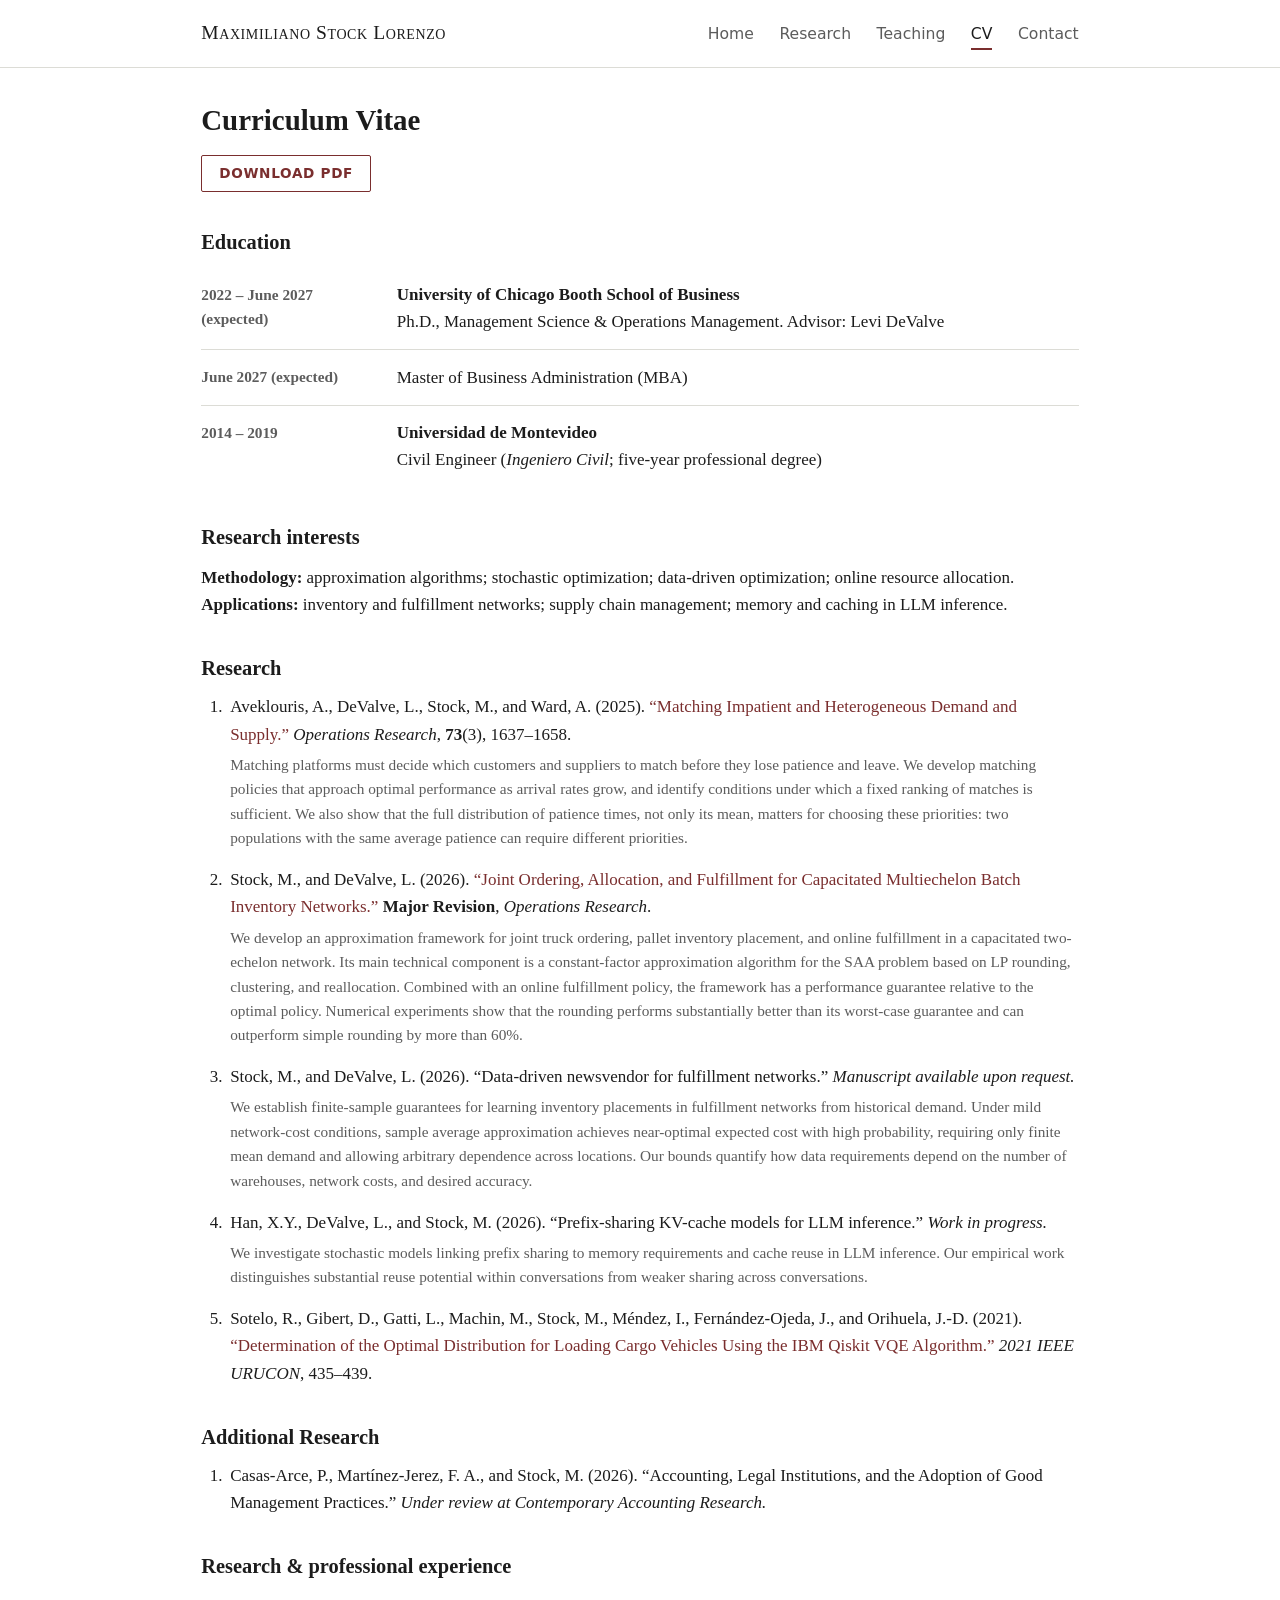
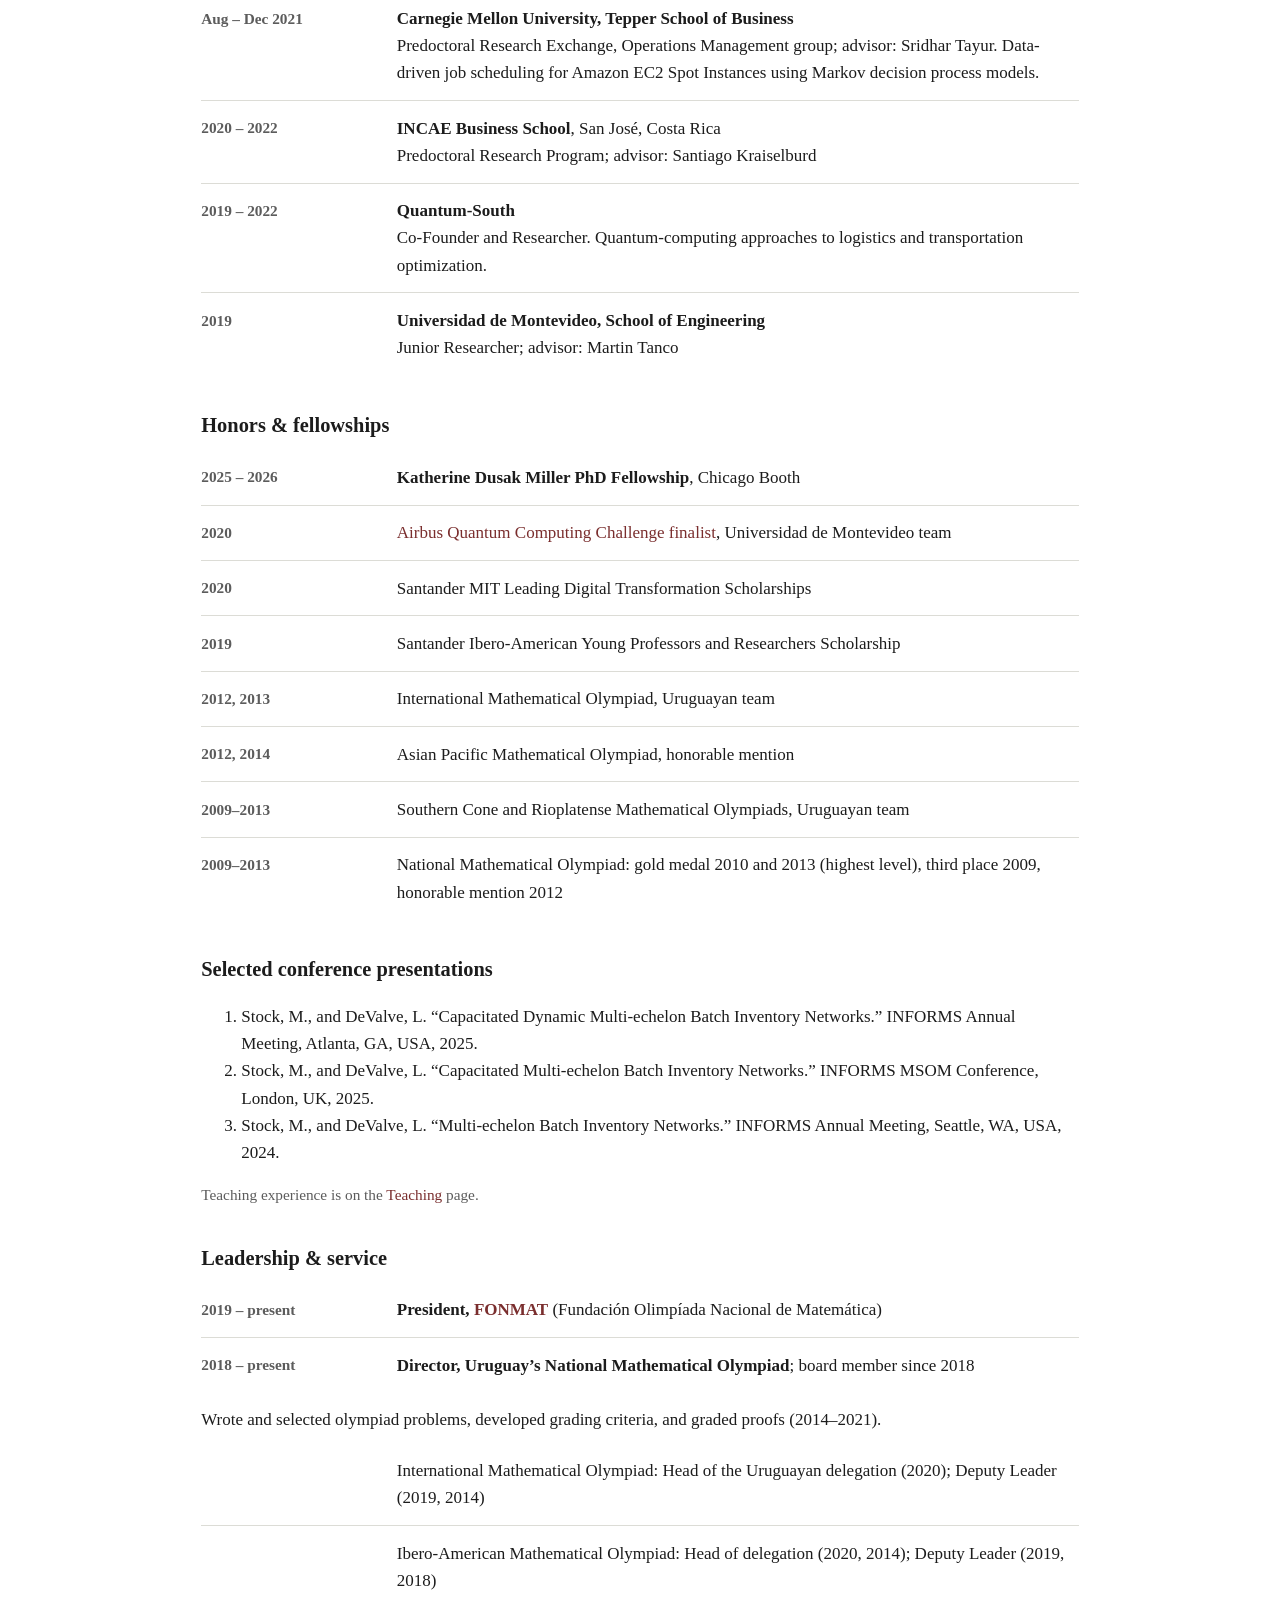
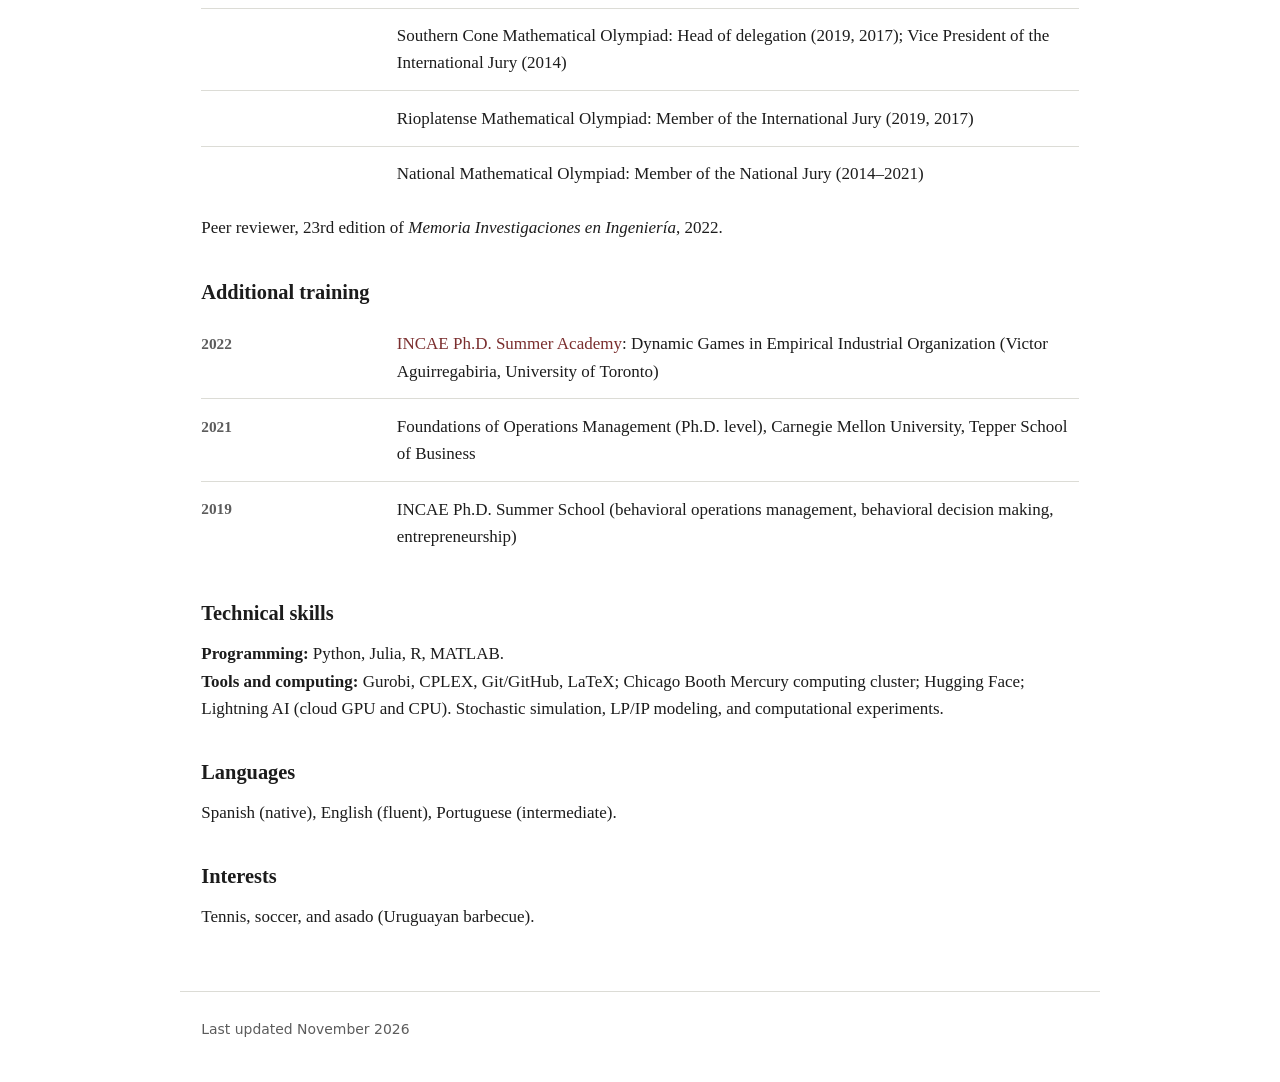
==== cv.html @ 1064f9f6 "Personal academic website" ====
<!DOCTYPE html>
<html lang="en">
<head>
<meta charset="utf-8">
<meta name="viewport" content="width=device-width, initial-scale=1">
<title>CV | Maximiliano Stock Lorenzo</title>
<link rel="stylesheet" href="style.css">
</head>
<body>
<header class="site"><div class="inner">
  <a class="name" href="index.html">Maximiliano Stock Lorenzo</a>
  <nav aria-label="Main">
    <a href="index.html">Home</a>
    <a href="research.html">Research</a>
    <a href="teaching.html">Teaching</a>
    <a href="cv.html" aria-current="page">CV</a>
    <a href="index.html#contact">Contact</a>
  </nav>
</div></header>

<main>
  <h1>Curriculum Vitae</h1>
  <p><a class="dl-btn" href="assets/cv.pdf">Download PDF</a></p>

  <h2>Education</h2>
  <dl class="cv">
    <div class="r"><dd>2022 &ndash; June 2027 (expected)</dd><dt><strong>University of Chicago Booth School of Business</strong><br>Ph.D., Management Science &amp; Operations Management. Advisor: Levi DeValve</dt></div>
    <div class="r"><dd>June 2027 (expected)</dd><dt>Master of Business Administration (MBA)</dt></div>
    <div class="r"><dd>2014 &ndash; 2019</dd><dt><strong>Universidad de Montevideo</strong><br>Civil Engineer (<em>Ingeniero Civil</em>; five-year professional degree)</dt></div>
  </dl>

  <h2>Research interests</h2>
  <p><strong>Methodology:</strong> approximation algorithms; stochastic optimization; data-driven optimization; online resource allocation.<br>
  <strong>Applications:</strong> inventory and fulfillment networks; supply chain management; memory and caching in LLM inference.</p>

  <h2>Research</h2>
  <ol class="cv-research">
    <li>Aveklouris, A., DeValve, L., Stock, M., and Ward, A. (2025). <a href="https://doi.org/10.1287/opre.2022.0005">&ldquo;Matching Impatient and Heterogeneous Demand and Supply.&rdquo;</a> <em>Operations Research</em>, <strong>73</strong>(3), 1637&ndash;1658.
      <p class="small muted">Matching platforms must decide which customers and suppliers to match before they lose patience and leave. We develop matching policies that approach optimal performance as arrival rates grow, and identify conditions under which a fixed ranking of matches is sufficient. We also show that the full distribution of patience times, not only its mean, matters for choosing these priorities: two populations with the same average patience can require different priorities.</p></li>
    <li>Stock, M., and DeValve, L. (2026). <a href="https://papers.ssrn.com/sol3/papers.cfm?abstract_id=7202599">&ldquo;Joint Ordering, Allocation, and Fulfillment for Capacitated Multiechelon Batch Inventory Networks.&rdquo;</a> <strong>Major Revision</strong>, <em>Operations Research</em>.
      <p class="small muted">We develop an approximation framework for joint truck ordering, pallet inventory placement, and online fulfillment in a capacitated two-echelon network. Its main technical component is a constant-factor approximation algorithm for the SAA problem based on LP rounding, clustering, and reallocation. Combined with an online fulfillment policy, the framework has a performance guarantee relative to the optimal policy. Numerical experiments show that the rounding performs substantially better than its worst-case guarantee and can outperform simple rounding by more than 60%.</p></li>
    <li>Stock, M., and DeValve, L. (2026). &ldquo;Data-driven newsvendor for fulfillment networks.&rdquo; <em>Manuscript available upon request.</em>
      <p class="small muted">We establish finite-sample guarantees for learning inventory placements in fulfillment networks from historical demand. Under mild network-cost conditions, sample average approximation achieves near-optimal expected cost with high probability, requiring only finite mean demand and allowing arbitrary dependence across locations. Our bounds quantify how data requirements depend on the number of warehouses, network costs, and desired accuracy.</p></li>
    <li>Han, X.Y., DeValve, L., and Stock, M. (2026). &ldquo;Prefix-sharing KV-cache models for LLM inference.&rdquo; <em>Work in progress.</em>
      <p class="small muted">We investigate stochastic models linking prefix sharing to memory requirements and cache reuse in LLM inference. Our empirical work distinguishes substantial reuse potential within conversations from weaker sharing across conversations.</p></li>
    <li>Sotelo, R., Gibert, D., Gatti, L., Machin, M., Stock, M., M&eacute;ndez, I., Fern&aacute;ndez-Ojeda, J., and Orihuela, J.-D. (2021). <a href="https://doi.org/10.1109/URUCON53396.2021.9647394">&ldquo;Determination of the Optimal Distribution for Loading Cargo Vehicles Using the IBM Qiskit VQE Algorithm.&rdquo;</a> <em>2021 IEEE URUCON</em>, 435&ndash;439.</li>
  </ol>

  <h2>Additional Research</h2>
  <ol class="cv-research">
    <li>Casas-Arce, P., Mart&iacute;nez-Jerez, F. A., and Stock, M. (2026). &ldquo;Accounting, Legal Institutions, and the Adoption of Good Management Practices.&rdquo; <em>Under review at Contemporary Accounting Research.</em></li>
  </ol>

  <h2>Research &amp; professional experience</h2>
  <dl class="cv">
    <div class="r"><dd>Aug &ndash; Dec 2021</dd><dt><strong>Carnegie Mellon University, Tepper School of Business</strong><br>Predoctoral Research Exchange, Operations Management group; advisor: Sridhar Tayur. Data-driven job scheduling for Amazon EC2 Spot Instances using Markov decision process models.</dt></div>
    <div class="r"><dd>2020 &ndash; 2022</dd><dt><strong>INCAE Business School</strong>, San Jos&eacute;, Costa Rica<br>Predoctoral Research Program; advisor: Santiago Kraiselburd</dt></div>
    <div class="r"><dd>2019 &ndash; 2022</dd><dt><strong>Quantum-South</strong><br>Co-Founder and Researcher. Quantum-computing approaches to logistics and transportation optimization.</dt></div>
    <div class="r"><dd>2019</dd><dt><strong>Universidad de Montevideo, School of Engineering</strong><br>Junior Researcher; advisor: Martin Tanco</dt></div>
  </dl>

  <h2>Honors &amp; fellowships</h2>
  <dl class="cv">
    <div class="r"><dd>2025 &ndash; 2026</dd><dt><strong>Katherine Dusak Miller PhD Fellowship</strong>, Chicago Booth</dt></div>
    <div class="r"><dd>2020</dd><dt><a href="https://www.um.edu.uy/facultad-de-ingenieria/premios-y-distinciones">Airbus Quantum Computing Challenge finalist</a>, Universidad de Montevideo team</dt></div>
    <div class="r"><dd>2020</dd><dt>Santander MIT Leading Digital Transformation Scholarships</dt></div>
    <div class="r"><dd>2019</dd><dt>Santander Ibero-American Young Professors and Researchers Scholarship</dt></div>
    <div class="r"><dd>2012, 2013</dd><dt>International Mathematical Olympiad, Uruguayan team</dt></div>
    <div class="r"><dd>2012, 2014</dd><dt>Asian Pacific Mathematical Olympiad, honorable mention</dt></div>
    <div class="r"><dd>2009&ndash;2013</dd><dt>Southern Cone and Rioplatense Mathematical Olympiads, Uruguayan team</dt></div>
    <div class="r"><dd>2009&ndash;2013</dd><dt>National Mathematical Olympiad: gold medal 2010 and 2013 (highest level), third place 2009, honorable mention 2012</dt></div>
  </dl>

  <h2>Selected conference presentations</h2>
  <ol>
    <li>Stock, M., and DeValve, L. &ldquo;Capacitated Dynamic Multi-echelon Batch Inventory Networks.&rdquo; INFORMS Annual Meeting, Atlanta, GA, USA, 2025.</li>
    <li>Stock, M., and DeValve, L. &ldquo;Capacitated Multi-echelon Batch Inventory Networks.&rdquo; INFORMS MSOM Conference, London, UK, 2025.</li>
    <li>Stock, M., and DeValve, L. &ldquo;Multi-echelon Batch Inventory Networks.&rdquo; INFORMS Annual Meeting, Seattle, WA, USA, 2024.</li>
  </ol>

  <p class="small muted">Teaching experience is on the <a href="teaching.html">Teaching</a> page.</p>

  <h2>Leadership &amp; service</h2>
  <dl class="cv">
    <div class="r"><dd>2019 &ndash; present</dd><dt><strong>President, <a href="https://www.fonmat.org.uy/">FONMAT</a></strong> (Fundaci&oacute;n Olimp&iacute;ada Nacional de Matem&aacute;tica)</dt></div>
    <div class="r"><dd>2018 &ndash; present</dd><dt><strong>Director, Uruguay&rsquo;s National Mathematical Olympiad</strong>; board member since 2018</dt></div>
  </dl>
  <p>Wrote and selected olympiad problems, developed grading criteria, and graded proofs (2014&ndash;2021).</p>
  <dl class="cv">
    <div class="r"><dd></dd><dt>International Mathematical Olympiad: Head of the Uruguayan delegation (2020); Deputy Leader (2019, 2014)</dt></div>
    <div class="r"><dd></dd><dt>Ibero-American Mathematical Olympiad: Head of delegation (2020, 2014); Deputy Leader (2019, 2018)</dt></div>
    <div class="r"><dd></dd><dt>Southern Cone Mathematical Olympiad: Head of delegation (2019, 2017); Vice President of the International Jury (2014)</dt></div>
    <div class="r"><dd></dd><dt>Rioplatense Mathematical Olympiad: Member of the International Jury (2019, 2017)</dt></div>
    <div class="r"><dd></dd><dt>National Mathematical Olympiad: Member of the National Jury (2014&ndash;2021)</dt></div>
  </dl>
  <p>Peer reviewer, 23rd edition of <em>Memoria Investigaciones en Ingenier&iacute;a</em>, 2022.</p>

  <h2>Additional training</h2>
  <dl class="cv">
    <div class="r"><dd>2022</dd><dt><a href="https://sites.google.com/view/victoraguirregabiriaswebsite/teaching/incae-phd-summer-academy-2022">INCAE Ph.D. Summer Academy</a>: Dynamic Games in Empirical Industrial Organization (Victor Aguirregabiria, University of Toronto)</dt></div>
    <div class="r"><dd>2021</dd><dt>Foundations of Operations Management (Ph.D. level), Carnegie Mellon University, Tepper School of Business</dt></div>
    <div class="r"><dd>2019</dd><dt>INCAE Ph.D. Summer School (behavioral operations management, behavioral decision making, entrepreneurship)</dt></div>
  </dl>

  <h2>Technical skills</h2>
  <p><strong>Programming:</strong> Python, Julia, R, MATLAB.<br>
  <strong>Tools and computing:</strong> Gurobi, CPLEX, Git/GitHub, LaTeX; Chicago Booth Mercury computing cluster; Hugging Face; Lightning AI (cloud GPU and CPU). Stochastic simulation, LP/IP modeling, and computational experiments.</p>

  <h2>Languages</h2>
  <p>Spanish (native), English (fluent), Portuguese (intermediate).</p>

  <h2>Interests</h2>
  <p>Tennis, soccer, and asado (Uruguayan barbecue).</p>
</main>

<footer>Last updated November 2026</footer>
</body>
</html>
---- style.css ----
/* Provisional design: system fonts, light background, one accent colour.
   Typeface and palette are NOT final decisions. */
:root {
  --text: #1c1c1c;
  --muted: #5c5c5c;
  --accent: #7a2e2e;
  --line: #dcdcd6;
  --bg: #ffffff;
  --soft: #f6f6f2;
}
* { box-sizing: border-box; }
html { font-size: 17px; }
body {
  margin: 0;
  font-family: Georgia, "Times New Roman", serif;
  color: var(--text);
  background: var(--bg);
  line-height: 1.6;
}
a { color: var(--accent); text-decoration: none; }
a:hover { text-decoration: underline; }
a:focus-visible { outline: 2px solid var(--accent); outline-offset: 2px; }

header.site {
  border-bottom: 1px solid var(--line);
}
header.site .inner {
  max-width: 920px; margin: 0 auto; padding: 1rem 1.25rem;
  display: flex; flex-wrap: wrap; justify-content: space-between; align-items: baseline; gap: .5rem 2rem;
}
header.site .name { font-size: 1.15rem; color: var(--text); font-variant: small-caps; letter-spacing: .03em; }
header.site nav { display: flex; gap: 1.5rem; flex-wrap: wrap; font-family: system-ui, sans-serif; font-size: .92rem; }
header.site nav a { color: var(--muted); padding-bottom: 2px; }
header.site nav a[aria-current="page"] { color: var(--text); border-bottom: 2px solid var(--accent); }
header.site nav a:hover { text-decoration: none; color: var(--text); }

main { max-width: 920px; margin: 0 auto; padding: 2rem 1.25rem 3rem; }
h1 { font-size: 1.7rem; line-height: 1.25; margin: 0 0 .5rem; font-weight: 600; }
h2 { font-size: 1.2rem; margin: 2rem 0 .5rem; font-weight: 600; }
h3 { font-size: 1rem; margin: 1.2rem 0 .2rem; }
p { margin: .6rem 0; }
.muted { color: var(--muted); }
.sans { font-family: system-ui, sans-serif; }
.small { font-size: .9rem; }

.hero { display: grid; grid-template-columns: 1fr 300px; gap: 2.5rem; align-items: start; }
.hero img { order: 2; width: 300px; height: 390px; object-fit: cover; object-position: top; border-radius: 4px; }
.links { font-family: system-ui, sans-serif; font-size: .92rem; display: flex; flex-wrap: wrap; gap: .4rem 1.2rem; margin-top: 1rem; }

/* Home: one scrolling page with numbered sections */
section.block { padding: 3rem 0 1.5rem; border-top: 1px solid var(--line); margin-top: 2.5rem; }
.sec-head { display: flex; align-items: baseline; gap: 1rem; margin-bottom: 1rem; }
.sec-head h2 { margin: 0; font-size: 1.5rem; }
.sec-num { color: var(--accent); font-size: .95rem; font-weight: 600; }
.more { font-family: system-ui, sans-serif; font-size: .9rem; margin-top: 1rem; }
.more a { font-weight: 700; font-size: 1rem; }
.contact-list { list-style: none; padding: 0; margin: 0; max-width: 420px; font-family: system-ui, sans-serif; }
.contact-list li { border-top: 1px solid var(--line); }
.contact-list li:last-child { border-bottom: 1px solid var(--line); }
.contact-list a { display: block; padding: .8rem .2rem; }
.contact-list a:hover { text-decoration: none; padding-left: .6rem; }
.contact-list a { transition: padding .2s; }

.paper { border-top: 1px solid var(--line); padding: 1rem 0; }
.paper:first-of-type { border-top: 0; }
.paper .title { font-weight: 600; }
.paper .meta { color: var(--muted); font-size: .92rem; }
.tag { font-family: system-ui, sans-serif; font-size: .78rem; border: 1px solid var(--line); border-radius: 3px; padding: 0 .4rem; color: var(--muted); white-space: nowrap; }

/* Research list: year column, status subheads, small link buttons (layout idea after a reference site) */
.chips { display: flex; flex-wrap: wrap; gap: .5rem; margin: 1rem 0 0; font-family: system-ui, sans-serif; }
.chip { font-size: .82rem; background: var(--soft); border: 1px solid var(--line); padding: .25rem .7rem; border-radius: 2px; }
.subhead { font-size: 1.05rem; color: var(--accent); font-weight: 600; margin: 2.2rem 0 .3rem; letter-spacing: .02em; }
.pub { display: grid; grid-template-columns: 64px 1fr; gap: 1.5rem; padding: 1.2rem 0; border-top: 1px solid var(--line); }
.pub:last-of-type { border-bottom: 1px solid var(--line); }
.pub .year { color: var(--accent); font-size: 1.2rem; }
.pub h3 { font-size: 1.05rem; line-height: 1.35; margin: 0 0 .3rem; }
.pub .authors, .pub .status { font-size: .93rem; color: var(--muted); margin: .1rem 0; }
.pub .venue { font-size: .93rem; font-style: italic; margin: .1rem 0; }
.pub .abs { font-size: .93rem; color: var(--muted); margin: .6rem 0 0; }
.pub .btns { display: flex; flex-wrap: wrap; gap: .5rem; margin-top: .7rem; font-family: system-ui, sans-serif; }
.pub .btns a { font-size: .74rem; font-weight: 600; text-transform: uppercase; letter-spacing: .05em; border: 1px solid var(--line); padding: .25rem .7rem; border-radius: 2px; }
.pub .btns a:hover { background: var(--accent); color: #fff; border-color: var(--accent); text-decoration: none; }

.paper-layout { display: grid; grid-template-columns: 220px 1fr; gap: 2.5rem; margin-top: 1.5rem; }
.qmenu { position: sticky; top: 1rem; align-self: start; font-family: system-ui, sans-serif; font-size: .92rem; }
.qmenu ul { list-style: none; margin: 0; padding: 0; border-left: 2px solid var(--line); }
.qmenu a { display: block; padding: .4rem .8rem; color: var(--muted); }
.qmenu a:hover { color: var(--text); text-decoration: none; }
.qmenu a.active { color: var(--text); border-left: 2px solid var(--accent); margin-left: -2px; }
.callout { background: var(--soft); border-left: 3px solid var(--accent); padding: .6rem 1rem; margin: 1rem 0; }
.paper-layout section { scroll-margin-top: 1rem; }
.paper-layout section h2:first-child { margin-top: 0; }

/* Dated rows: date in a left column (layout idea after a reference site) */
dl.cv { margin: .4rem 0 .8rem; }
dl.cv .r { display: grid; grid-template-columns: 170px 1fr; column-gap: 1.5rem; padding: .8rem 0; border-top: 1px solid var(--line); }
dl.cv .r:first-child { border-top: 0; }
dl.cv .r dd { grid-column: 1; grid-row: 1; margin: 0; color: var(--muted); font-size: .9rem; font-weight: 600; font-style: normal; padding-top: .1rem; }
dl.cv .r dt { grid-column: 2; margin: 0; }
dl.cv .r dt.full { margin-top: .15rem; font-size: .93rem; }
ol.cv-research { padding-left: 1.5rem; margin: .4rem 0 .8rem; }
ol.cv-research li { margin: 0 0 .9rem; padding-left: .2rem; }
ol.cv-research p { margin: .3rem 0 0; }
.dl-btn { display: inline-block; font-family: system-ui, sans-serif; font-size: .8rem; font-weight: 600; text-transform: uppercase; letter-spacing: .05em; border: 1px solid var(--accent); color: var(--accent); padding: .4rem 1rem; border-radius: 2px; margin-top: .4rem; }
.dl-btn:hover { background: var(--accent); color: #fff; text-decoration: none; }

footer { max-width: 920px; margin: 0 auto; padding: 1.5rem 1.25rem 2.5rem; border-top: 1px solid var(--line); color: var(--muted); font-family: system-ui, sans-serif; font-size: .82rem; }

@media (max-width: 700px) {
  html { font-size: 16px; }
  .hero, .paper-layout { grid-template-columns: 1fr; gap: 1.25rem; }
  .hero img { order: 0; width: 225px; height: 293px; }
  .pub { grid-template-columns: 1fr; gap: .2rem; }
  .qmenu { position: static; }
  .qmenu ul { display: flex; flex-wrap: wrap; border-left: 0; gap: .25rem; }
  .qmenu a { border: 1px solid var(--line); border-radius: 3px; padding: .3rem .6rem; }
  .qmenu a.active { border: 1px solid var(--accent); margin-left: 0; }
  dl.cv .r { grid-template-columns: 1fr; padding: .7rem 0; }
  dl.cv .r dd, dl.cv .r dt { grid-column: 1; }
  dl.cv .r dd { margin-bottom: .1rem; }
}
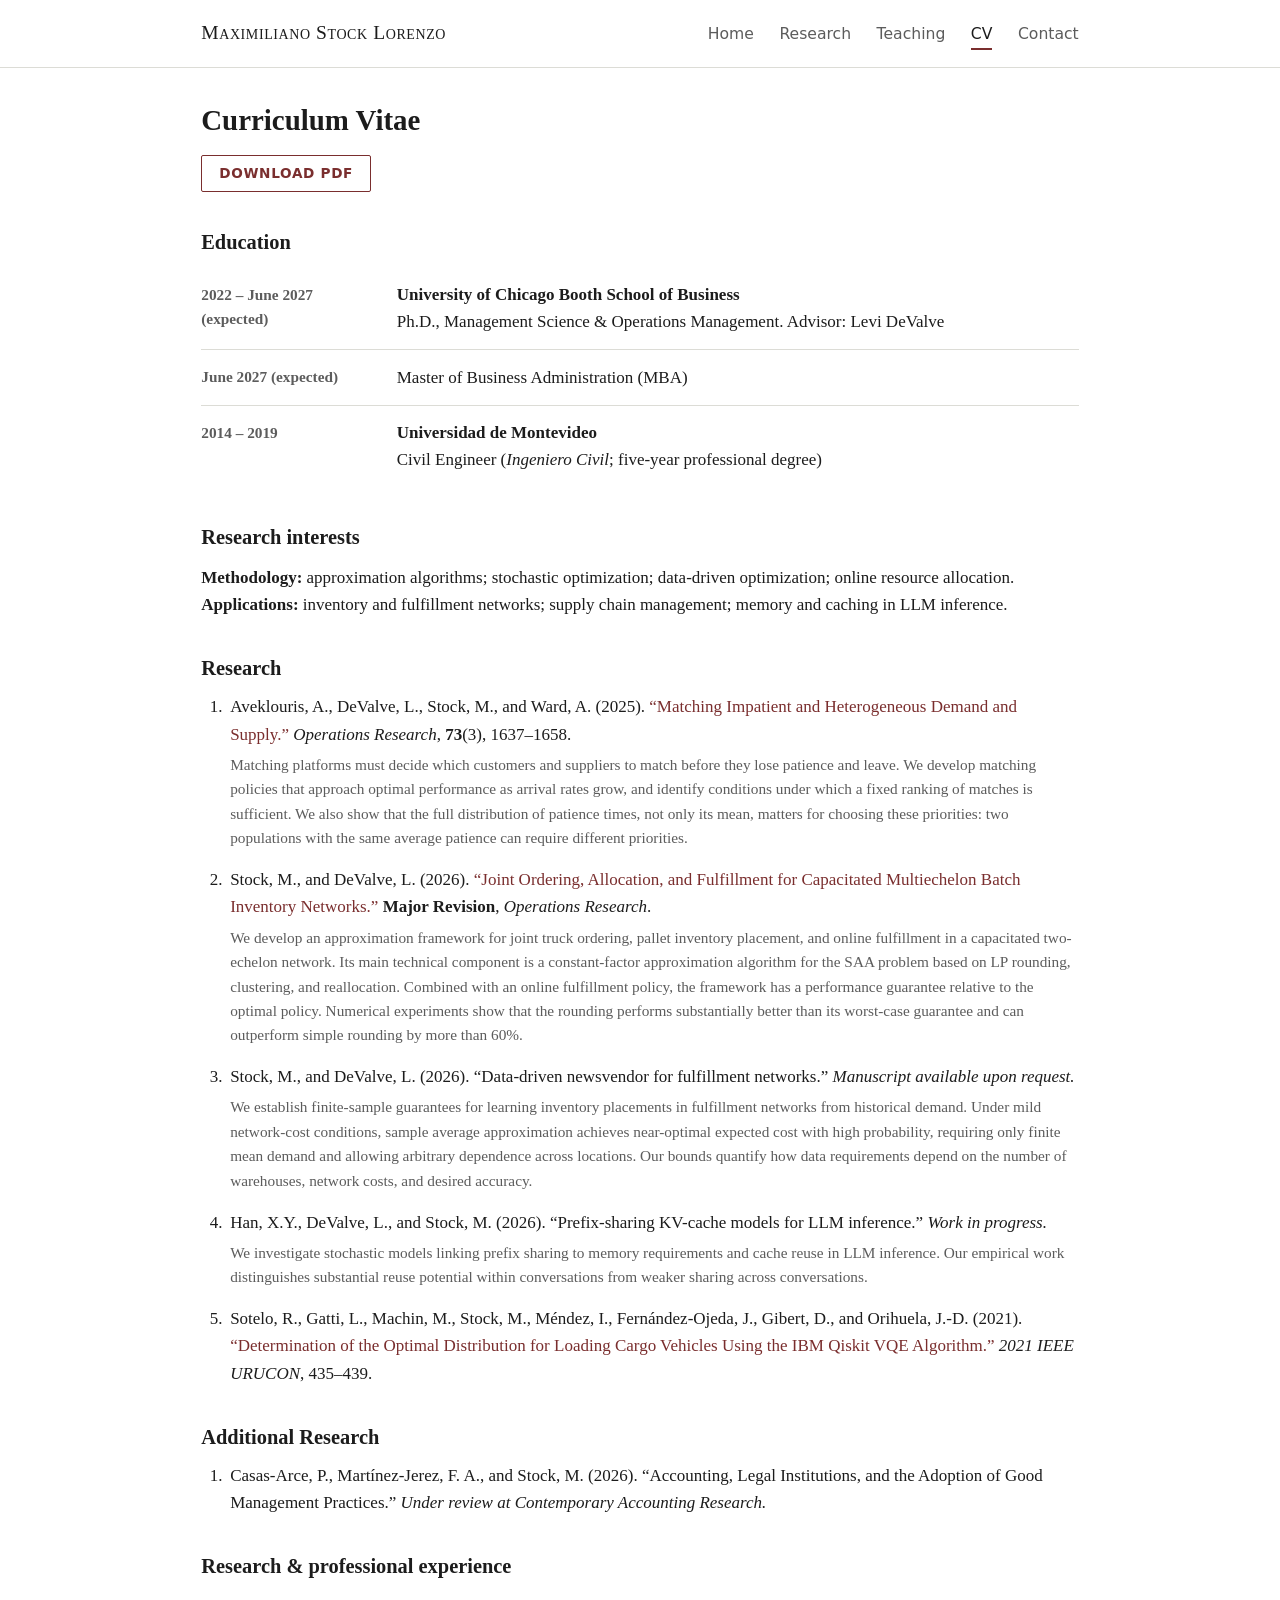
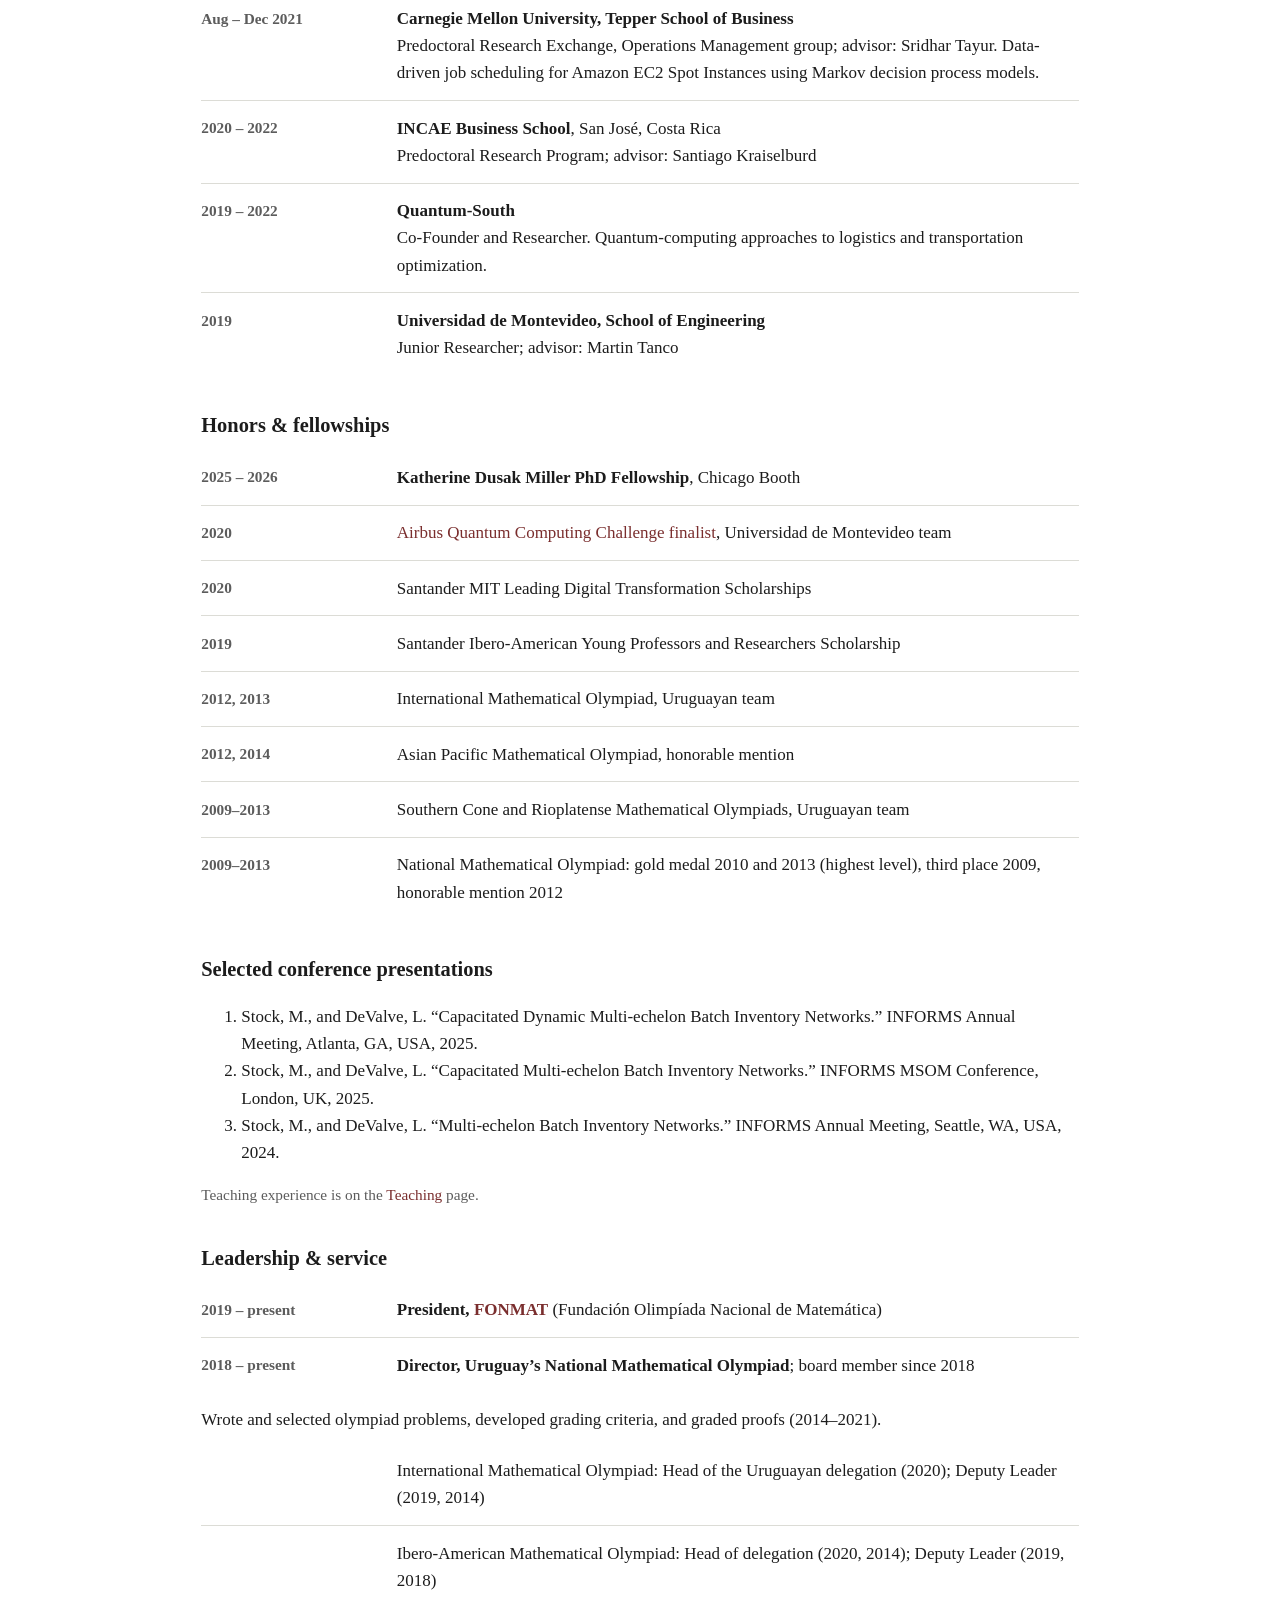
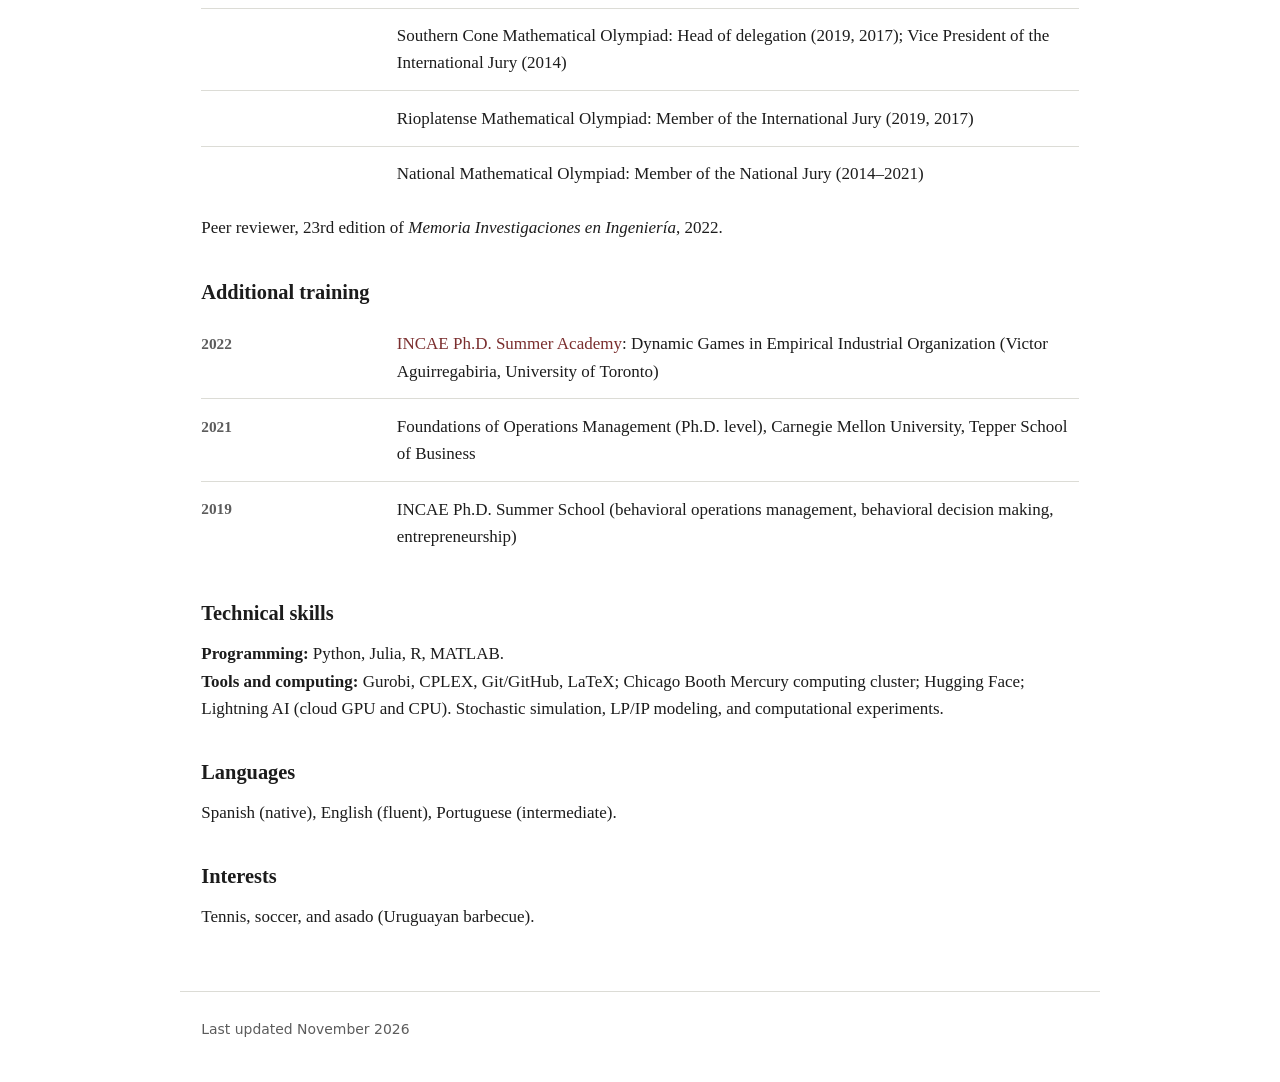
==== commit f8d7a933: "Newsvendor and KV-cache titles, IEEE author order, rebuilt CV PDF" ====
--- a/cv.html
+++ b/cv.html
@@ -43,7 +43,7 @@
       <p class="small muted">We establish finite-sample guarantees for learning inventory placements in fulfillment networks from historical demand. Under mild network-cost conditions, sample average approximation achieves near-optimal expected cost with high probability, requiring only finite mean demand and allowing arbitrary dependence across locations. Our bounds quantify how data requirements depend on the number of warehouses, network costs, and desired accuracy.</p></li>
     <li>Han, X.Y., DeValve, L., and Stock, M. (2026). &ldquo;Prefix-sharing KV-cache models for LLM inference.&rdquo; <em>Work in progress.</em>
       <p class="small muted">We investigate stochastic models linking prefix sharing to memory requirements and cache reuse in LLM inference. Our empirical work distinguishes substantial reuse potential within conversations from weaker sharing across conversations.</p></li>
-    <li>Sotelo, R., Gibert, D., Gatti, L., Machin, M., Stock, M., M&eacute;ndez, I., Fern&aacute;ndez-Ojeda, J., and Orihuela, J.-D. (2021). <a href="https://doi.org/10.1109/URUCON53396.2021.9647394">&ldquo;Determination of the Optimal Distribution for Loading Cargo Vehicles Using the IBM Qiskit VQE Algorithm.&rdquo;</a> <em>2021 IEEE URUCON</em>, 435&ndash;439.</li>
+    <li>Sotelo, R., Gatti, L., Machin, M., Stock, M., M&eacute;ndez, I., Fern&aacute;ndez-Ojeda, J., Gibert, D., and Orihuela, J.-D. (2021). <a href="https://doi.org/10.1109/URUCON53396.2021.9647394">&ldquo;Determination of the Optimal Distribution for Loading Cargo Vehicles Using the IBM Qiskit VQE Algorithm.&rdquo;</a> <em>2021 IEEE URUCON</em>, 435&ndash;439.</li>
   </ol>
 
   <h2>Additional Research</h2>
--- a/style.css
+++ b/style.css
@@ -75,6 +75,8 @@
 .pub:last-of-type { border-bottom: 1px solid var(--line); }
 .pub .year { color: var(--accent); font-size: 1.2rem; }
 .pub h3 { font-size: 1.05rem; line-height: 1.35; margin: 0 0 .3rem; }
+.pub .year .num { display: block; }
+.pub .year .yr { display: block; font-size: .8rem; color: var(--muted); }
 .pub .authors, .pub .status { font-size: .93rem; color: var(--muted); margin: .1rem 0; }
 .pub .venue { font-size: .93rem; font-style: italic; margin: .1rem 0; }
 .pub .abs { font-size: .93rem; color: var(--muted); margin: .6rem 0 0; }
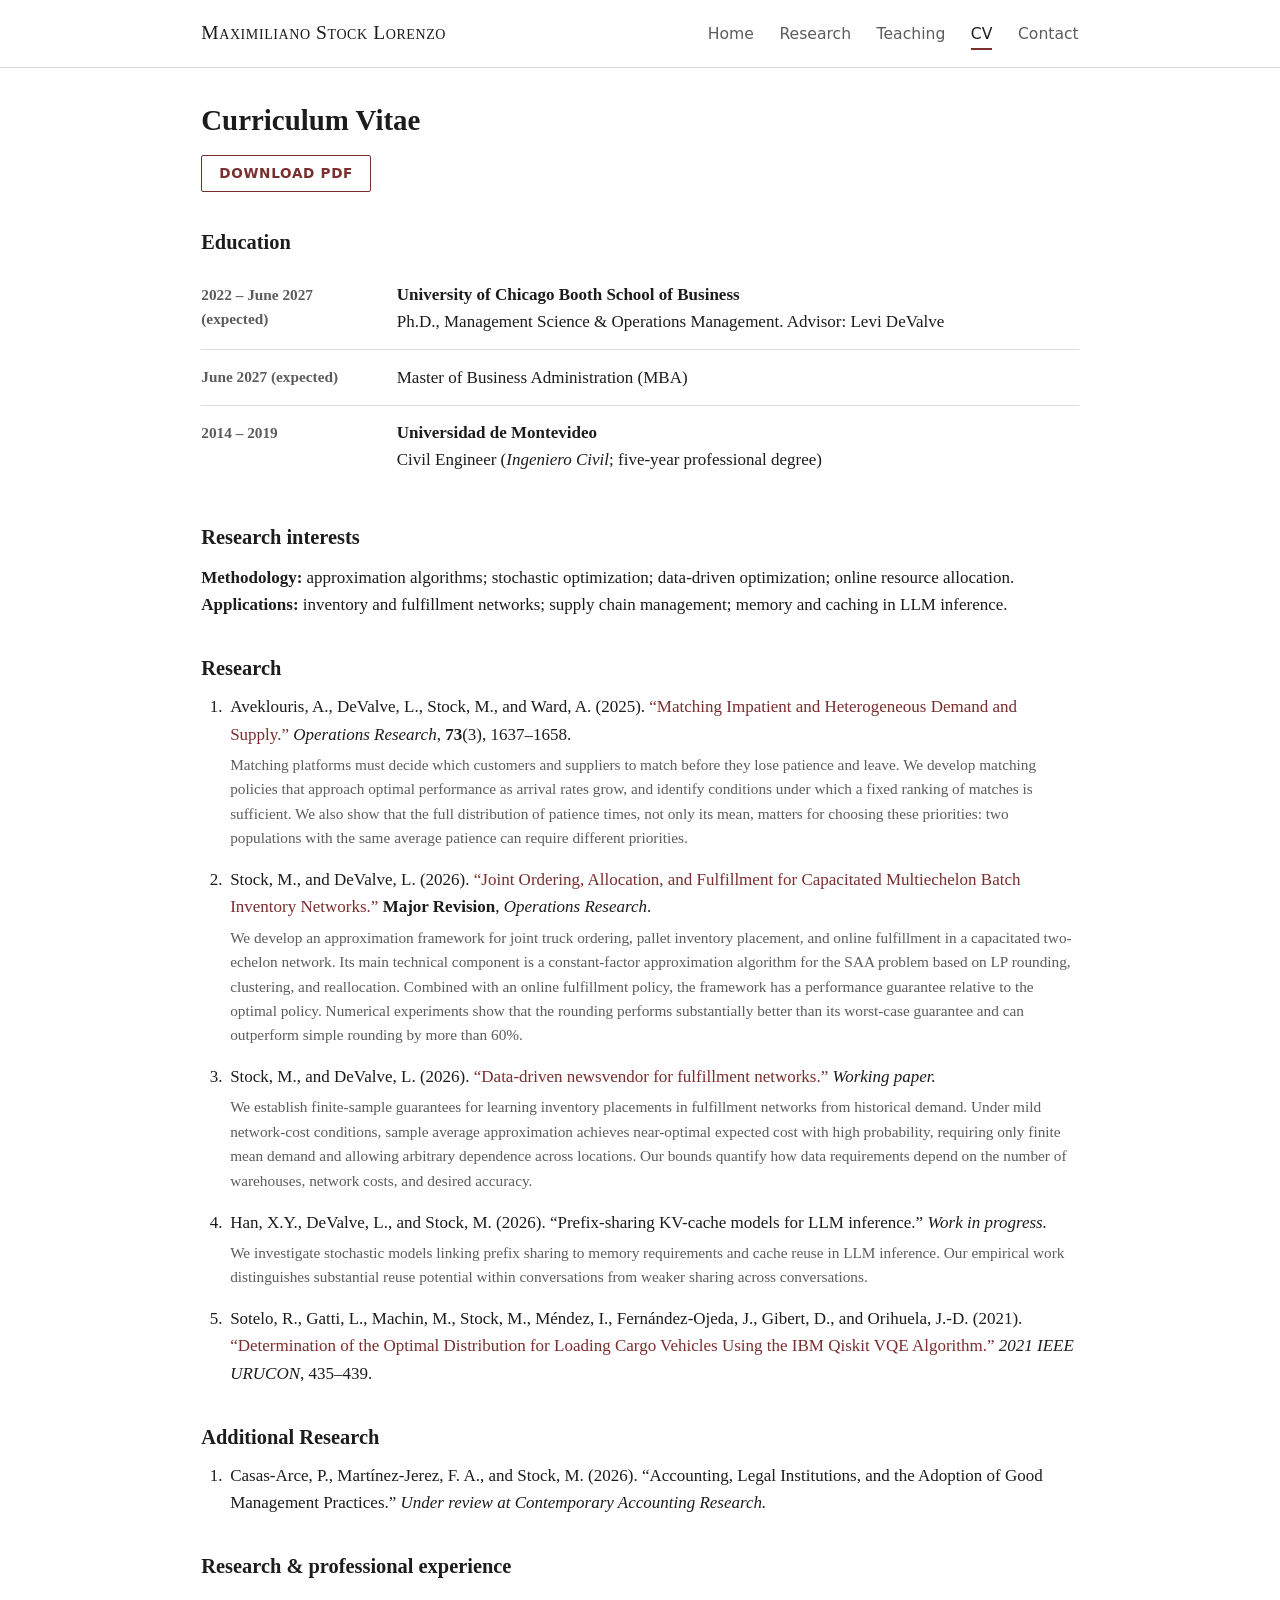
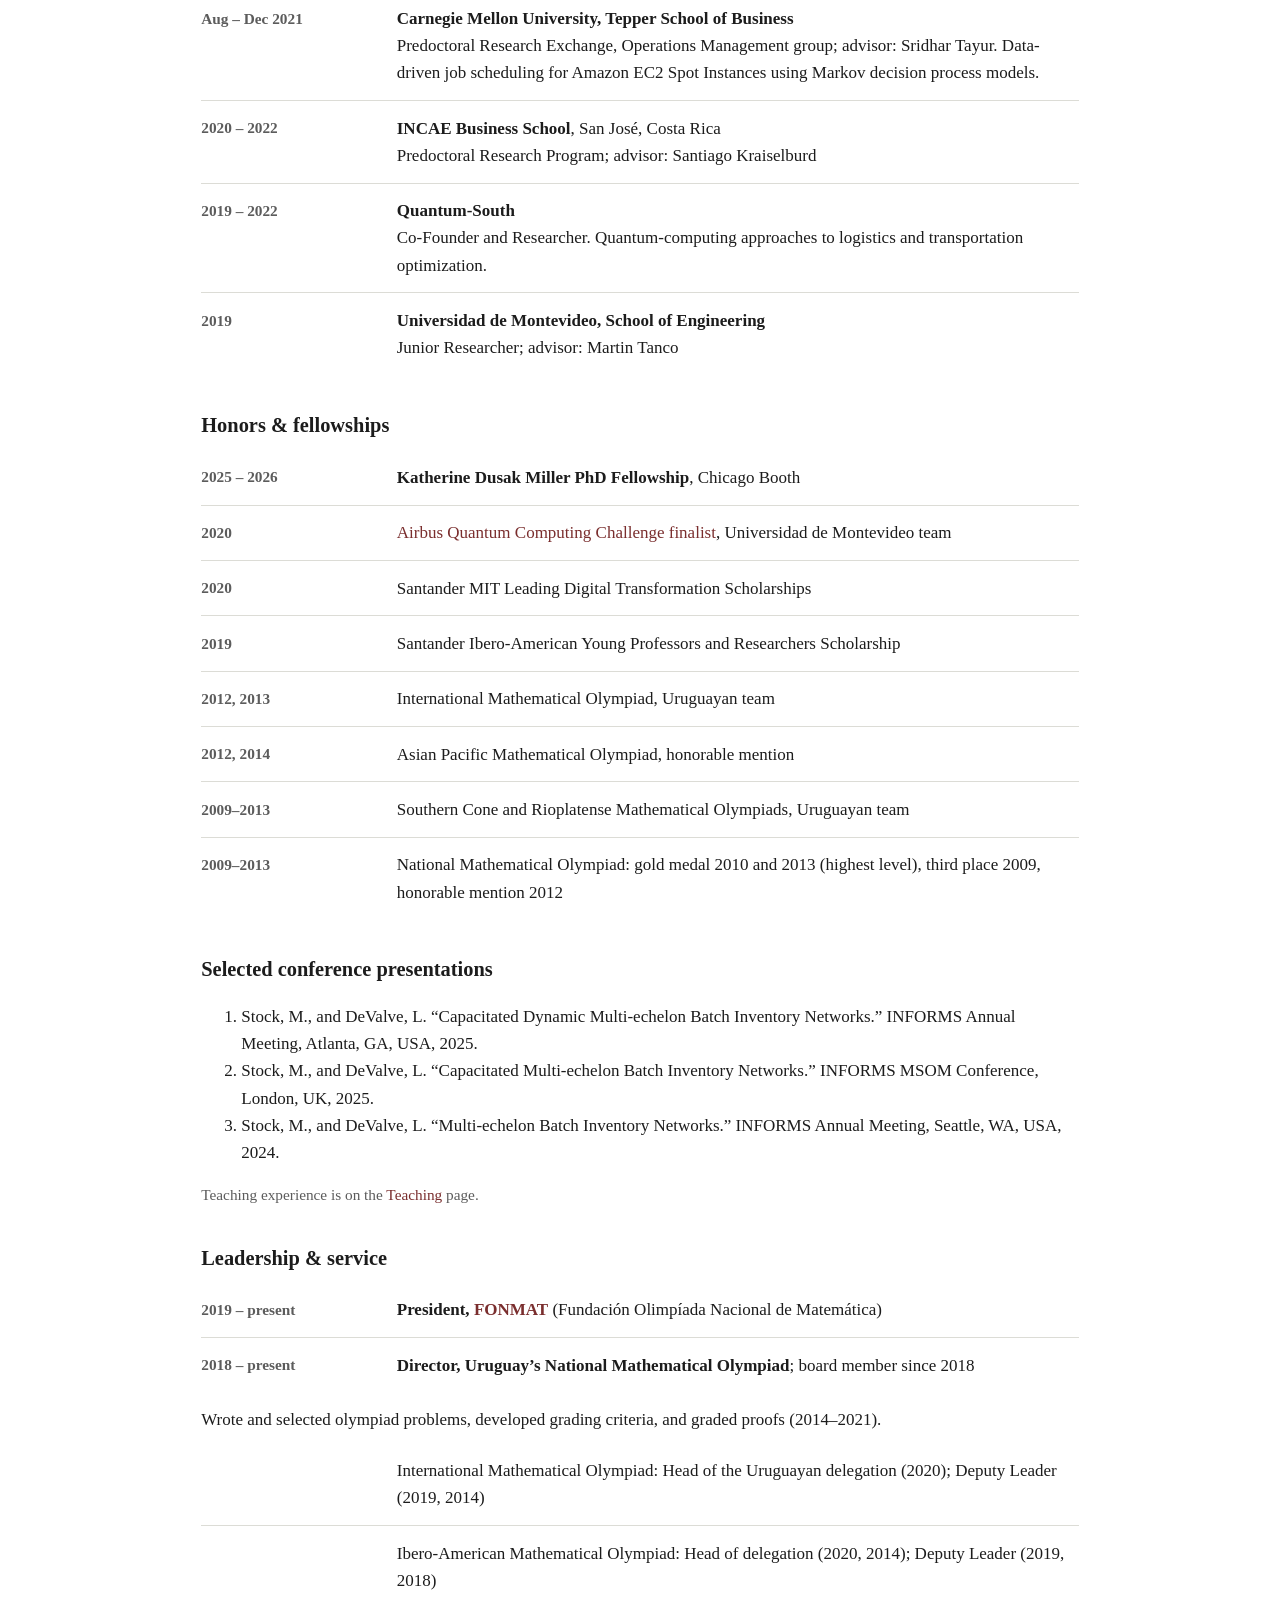
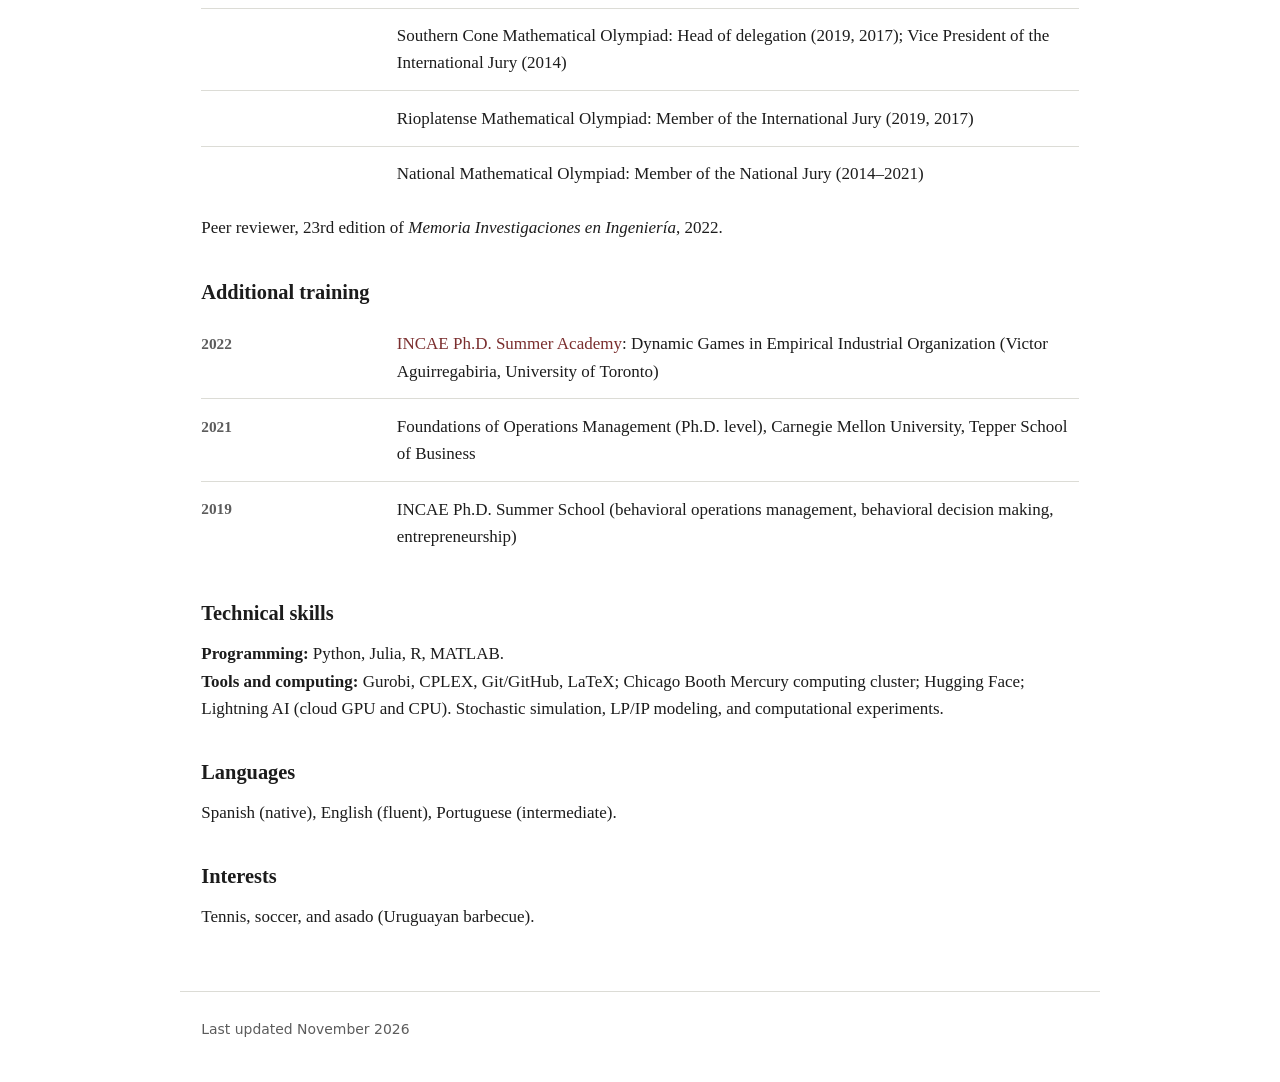
==== commit 5ee51b76: "Newsvendor paper on SSRN, working paper status, updated CV PDF" ====
--- a/cv.html
+++ b/cv.html
@@ -20,7 +20,7 @@
 
 <main>
   <h1>Curriculum Vitae</h1>
-  <p><a class="dl-btn" href="assets/cv.pdf">Download PDF</a></p>
+  <p><a class="dl-btn" href="assets/cv.pdf" target="_blank" rel="noopener">Download PDF</a></p>
 
   <h2>Education</h2>
   <dl class="cv">
@@ -35,15 +35,15 @@
 
   <h2>Research</h2>
   <ol class="cv-research">
-    <li>Aveklouris, A., DeValve, L., Stock, M., and Ward, A. (2025). <a href="https://doi.org/10.1287/opre.2022.0005">&ldquo;Matching Impatient and Heterogeneous Demand and Supply.&rdquo;</a> <em>Operations Research</em>, <strong>73</strong>(3), 1637&ndash;1658.
+    <li>Aveklouris, A., DeValve, L., Stock, M., and Ward, A. (2025). <a href="https://doi.org/10.1287/opre.2022.0005" target="_blank" rel="noopener">&ldquo;Matching Impatient and Heterogeneous Demand and Supply.&rdquo;</a> <em>Operations Research</em>, <strong>73</strong>(3), 1637&ndash;1658.
       <p class="small muted">Matching platforms must decide which customers and suppliers to match before they lose patience and leave. We develop matching policies that approach optimal performance as arrival rates grow, and identify conditions under which a fixed ranking of matches is sufficient. We also show that the full distribution of patience times, not only its mean, matters for choosing these priorities: two populations with the same average patience can require different priorities.</p></li>
-    <li>Stock, M., and DeValve, L. (2026). <a href="https://papers.ssrn.com/sol3/papers.cfm?abstract_id=7202599">&ldquo;Joint Ordering, Allocation, and Fulfillment for Capacitated Multiechelon Batch Inventory Networks.&rdquo;</a> <strong>Major Revision</strong>, <em>Operations Research</em>.
+    <li>Stock, M., and DeValve, L. (2026). <a href="https://papers.ssrn.com/sol3/papers.cfm?abstract_id=7202599" target="_blank" rel="noopener">&ldquo;Joint Ordering, Allocation, and Fulfillment for Capacitated Multiechelon Batch Inventory Networks.&rdquo;</a> <strong>Major Revision</strong>, <em>Operations Research</em>.
       <p class="small muted">We develop an approximation framework for joint truck ordering, pallet inventory placement, and online fulfillment in a capacitated two-echelon network. Its main technical component is a constant-factor approximation algorithm for the SAA problem based on LP rounding, clustering, and reallocation. Combined with an online fulfillment policy, the framework has a performance guarantee relative to the optimal policy. Numerical experiments show that the rounding performs substantially better than its worst-case guarantee and can outperform simple rounding by more than 60%.</p></li>
-    <li>Stock, M., and DeValve, L. (2026). &ldquo;Data-driven newsvendor for fulfillment networks.&rdquo; <em>Manuscript available upon request.</em>
+    <li>Stock, M., and DeValve, L. (2026). <a href="https://papers.ssrn.com/sol3/papers.cfm?abstract_id=7734738" target="_blank" rel="noopener">&ldquo;Data-driven newsvendor for fulfillment networks.&rdquo;</a> <em>Working paper.</em>
       <p class="small muted">We establish finite-sample guarantees for learning inventory placements in fulfillment networks from historical demand. Under mild network-cost conditions, sample average approximation achieves near-optimal expected cost with high probability, requiring only finite mean demand and allowing arbitrary dependence across locations. Our bounds quantify how data requirements depend on the number of warehouses, network costs, and desired accuracy.</p></li>
     <li>Han, X.Y., DeValve, L., and Stock, M. (2026). &ldquo;Prefix-sharing KV-cache models for LLM inference.&rdquo; <em>Work in progress.</em>
       <p class="small muted">We investigate stochastic models linking prefix sharing to memory requirements and cache reuse in LLM inference. Our empirical work distinguishes substantial reuse potential within conversations from weaker sharing across conversations.</p></li>
-    <li>Sotelo, R., Gatti, L., Machin, M., Stock, M., M&eacute;ndez, I., Fern&aacute;ndez-Ojeda, J., Gibert, D., and Orihuela, J.-D. (2021). <a href="https://doi.org/10.1109/URUCON53396.2021.9647394">&ldquo;Determination of the Optimal Distribution for Loading Cargo Vehicles Using the IBM Qiskit VQE Algorithm.&rdquo;</a> <em>2021 IEEE URUCON</em>, 435&ndash;439.</li>
+    <li>Sotelo, R., Gatti, L., Machin, M., Stock, M., M&eacute;ndez, I., Fern&aacute;ndez-Ojeda, J., Gibert, D., and Orihuela, J.-D. (2021). <a href="https://doi.org/10.1109/URUCON53396.2021.9647394" target="_blank" rel="noopener">&ldquo;Determination of the Optimal Distribution for Loading Cargo Vehicles Using the IBM Qiskit VQE Algorithm.&rdquo;</a> <em>2021 IEEE URUCON</em>, 435&ndash;439.</li>
   </ol>
 
   <h2>Additional Research</h2>
@@ -62,7 +62,7 @@
   <h2>Honors &amp; fellowships</h2>
   <dl class="cv">
     <div class="r"><dd>2025 &ndash; 2026</dd><dt><strong>Katherine Dusak Miller PhD Fellowship</strong>, Chicago Booth</dt></div>
-    <div class="r"><dd>2020</dd><dt><a href="https://www.um.edu.uy/facultad-de-ingenieria/premios-y-distinciones">Airbus Quantum Computing Challenge finalist</a>, Universidad de Montevideo team</dt></div>
+    <div class="r"><dd>2020</dd><dt><a href="https://www.um.edu.uy/facultad-de-ingenieria/premios-y-distinciones" target="_blank" rel="noopener">Airbus Quantum Computing Challenge finalist</a>, Universidad de Montevideo team</dt></div>
     <div class="r"><dd>2020</dd><dt>Santander MIT Leading Digital Transformation Scholarships</dt></div>
     <div class="r"><dd>2019</dd><dt>Santander Ibero-American Young Professors and Researchers Scholarship</dt></div>
     <div class="r"><dd>2012, 2013</dd><dt>International Mathematical Olympiad, Uruguayan team</dt></div>
@@ -82,7 +82,7 @@
 
   <h2>Leadership &amp; service</h2>
   <dl class="cv">
-    <div class="r"><dd>2019 &ndash; present</dd><dt><strong>President, <a href="https://www.fonmat.org.uy/">FONMAT</a></strong> (Fundaci&oacute;n Olimp&iacute;ada Nacional de Matem&aacute;tica)</dt></div>
+    <div class="r"><dd>2019 &ndash; present</dd><dt><strong>President, <a href="https://www.fonmat.org.uy/" target="_blank" rel="noopener">FONMAT</a></strong> (Fundaci&oacute;n Olimp&iacute;ada Nacional de Matem&aacute;tica)</dt></div>
     <div class="r"><dd>2018 &ndash; present</dd><dt><strong>Director, Uruguay&rsquo;s National Mathematical Olympiad</strong>; board member since 2018</dt></div>
   </dl>
   <p>Wrote and selected olympiad problems, developed grading criteria, and graded proofs (2014&ndash;2021).</p>
@@ -97,7 +97,7 @@
 
   <h2>Additional training</h2>
   <dl class="cv">
-    <div class="r"><dd>2022</dd><dt><a href="https://sites.google.com/view/victoraguirregabiriaswebsite/teaching/incae-phd-summer-academy-2022">INCAE Ph.D. Summer Academy</a>: Dynamic Games in Empirical Industrial Organization (Victor Aguirregabiria, University of Toronto)</dt></div>
+    <div class="r"><dd>2022</dd><dt><a href="https://sites.google.com/view/victoraguirregabiriaswebsite/teaching/incae-phd-summer-academy-2022" target="_blank" rel="noopener">INCAE Ph.D. Summer Academy</a>: Dynamic Games in Empirical Industrial Organization (Victor Aguirregabiria, University of Toronto)</dt></div>
     <div class="r"><dd>2021</dd><dt>Foundations of Operations Management (Ph.D. level), Carnegie Mellon University, Tepper School of Business</dt></div>
     <div class="r"><dd>2019</dd><dt>INCAE Ph.D. Summer School (behavioral operations management, behavioral decision making, entrepreneurship)</dt></div>
   </dl>
